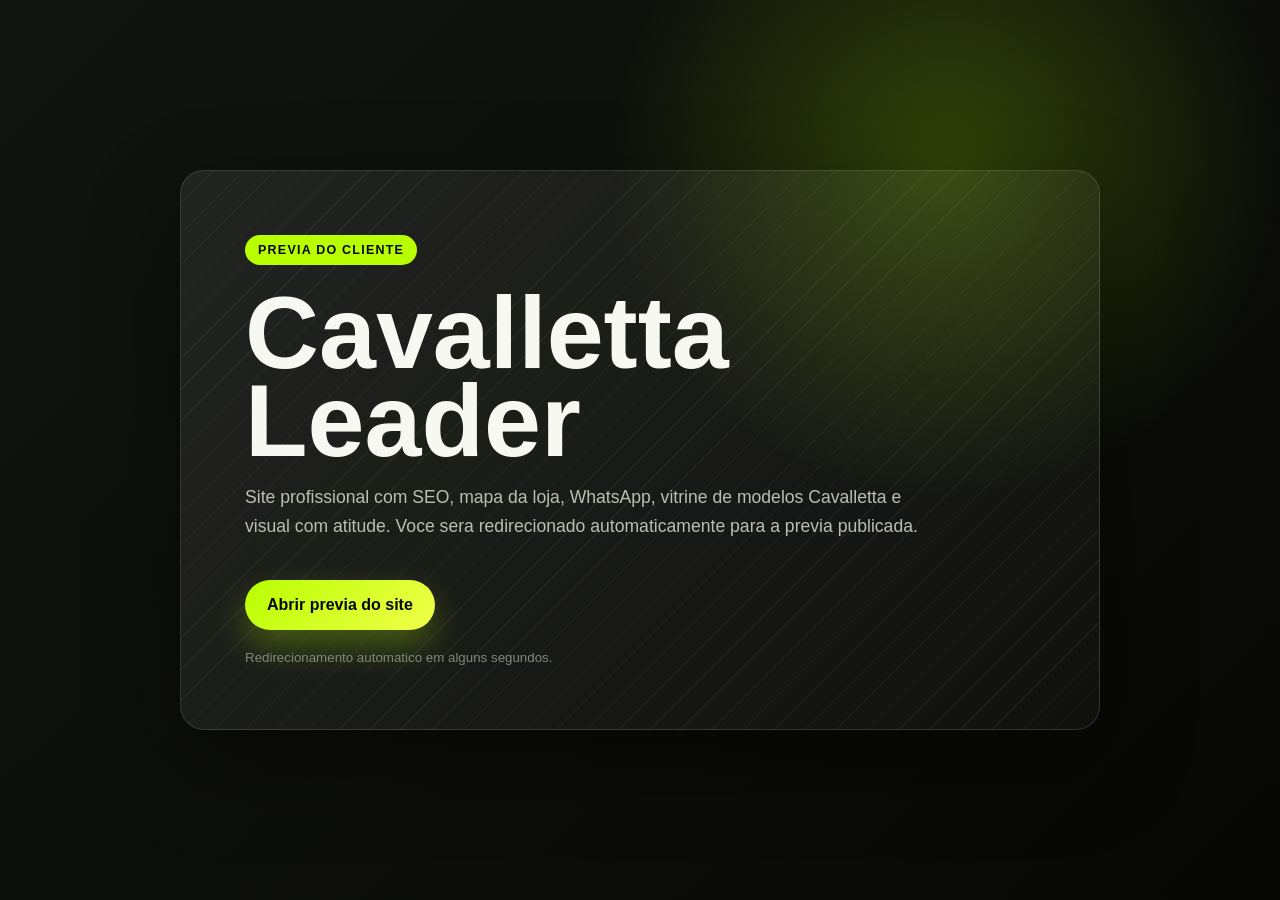
==== index.html @ 01a44c71 "Publish Cavalletta preview from repository root" ====
<!doctype html>
<html lang="pt-BR">
  <head>
    <meta charset="utf-8" />
    <meta name="viewport" content="width=device-width, initial-scale=1" />
    <title>Cavalletta Leader | Previa profissional</title>
    <meta
      name="description"
      content="Previa profissional do site Cavalletta Leader com vitrine de scooters e motos eletricas."
    />
    <meta http-equiv="refresh" content="4; url=https://cavalletta-leader.rodead.chatgpt.site" />
    <style>
      :root {
        color-scheme: dark;
        --lime: #b8ff00;
        --red: #ff3d2e;
        --ink: #070806;
        --text: #f7f8f2;
        --muted: #b9c0b1;
      }

      * {
        box-sizing: border-box;
      }

      body {
        margin: 0;
        min-height: 100svh;
        display: grid;
        place-items: center;
        padding: 28px;
        background:
          radial-gradient(circle at 74% 18%, rgba(184, 255, 0, 0.22), transparent 28%),
          linear-gradient(135deg, #12140f, var(--ink));
        color: var(--text);
        font-family: Inter, Arial, sans-serif;
      }

      main {
        width: min(920px, 100%);
        padding: clamp(28px, 6vw, 64px);
        border: 1px solid rgba(255, 255, 255, 0.12);
        border-radius: 24px;
        background:
          linear-gradient(135deg, rgba(255, 255, 255, 0.08), rgba(255, 255, 255, 0.03)),
          repeating-linear-gradient(135deg, rgba(255, 255, 255, 0.05) 0 1px, transparent 1px 22px);
        box-shadow: 0 32px 90px rgba(0, 0, 0, 0.42);
      }

      span {
        display: inline-flex;
        padding: 8px 13px;
        border-radius: 999px;
        background: var(--lime);
        color: var(--ink);
        font-size: 0.78rem;
        font-weight: 900;
        letter-spacing: 0.1em;
        text-transform: uppercase;
      }

      h1 {
        max-width: 760px;
        margin: 24px 0 18px;
        font-size: clamp(3rem, 8vw, 6.8rem);
        line-height: 0.86;
        letter-spacing: 0;
      }

      p {
        max-width: 680px;
        color: var(--muted);
        font-size: 1.1rem;
        line-height: 1.65;
      }

      a {
        display: inline-flex;
        align-items: center;
        justify-content: center;
        min-height: 50px;
        margin-top: 22px;
        padding: 0 22px;
        border-radius: 999px;
        background: linear-gradient(135deg, var(--lime), #f1ff4a);
        color: var(--ink);
        font-weight: 900;
        text-decoration: none;
        box-shadow: 0 16px 34px rgba(184, 255, 0, 0.28);
      }

      small {
        display: block;
        margin-top: 20px;
        color: #81897b;
      }
    </style>
  </head>
  <body>
    <main>
      <span>Previa do cliente</span>
      <h1>Cavalletta Leader</h1>
      <p>
        Site profissional com SEO, mapa da loja, WhatsApp, vitrine de modelos Cavalletta e visual
        com atitude. Voce sera redirecionado automaticamente para a previa publicada.
      </p>
      <a href="https://cavalletta-leader.rodead.chatgpt.site">Abrir previa do site</a>
      <small>Redirecionamento automatico em alguns segundos.</small>
    </main>
  </body>
</html>
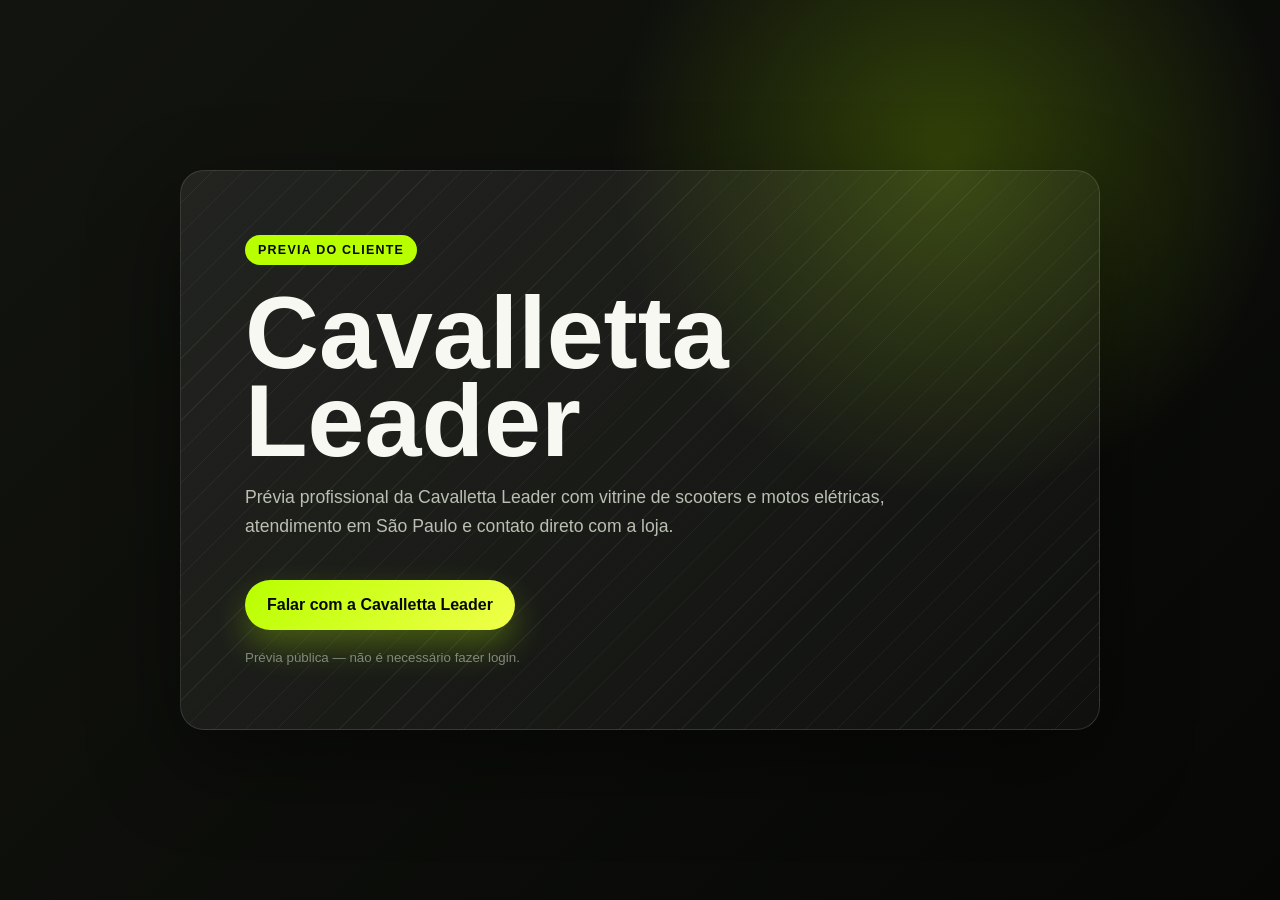
==== commit 34cd60da: "Remove blocked preview redirect" ====
--- a/index.html
+++ b/index.html
@@ -8,7 +8,6 @@
       name="description"
       content="Previa profissional do site Cavalletta Leader com vitrine de scooters e motos eletricas."
     />
-    <meta http-equiv="refresh" content="4; url=https://cavalletta-leader.rodead.chatgpt.site" />
     <style>
       :root {
         color-scheme: dark;
@@ -101,11 +100,11 @@
       <span>Previa do cliente</span>
       <h1>Cavalletta Leader</h1>
       <p>
-        Site profissional com SEO, mapa da loja, WhatsApp, vitrine de modelos Cavalletta e visual
-        com atitude. Voce sera redirecionado automaticamente para a previa publicada.
+        Prévia profissional da Cavalletta Leader com vitrine de scooters e motos elétricas,
+        atendimento em São Paulo e contato direto com a loja.
       </p>
-      <a href="https://cavalletta-leader.rodead.chatgpt.site">Abrir previa do site</a>
-      <small>Redirecionamento automatico em alguns segundos.</small>
+      <a href="https://wa.me/5511925141848" target="_blank" rel="noreferrer">Falar com a Cavalletta Leader</a>
+      <small>Prévia pública — não é necessário fazer login.</small>
     </main>
   </body>
 </html>
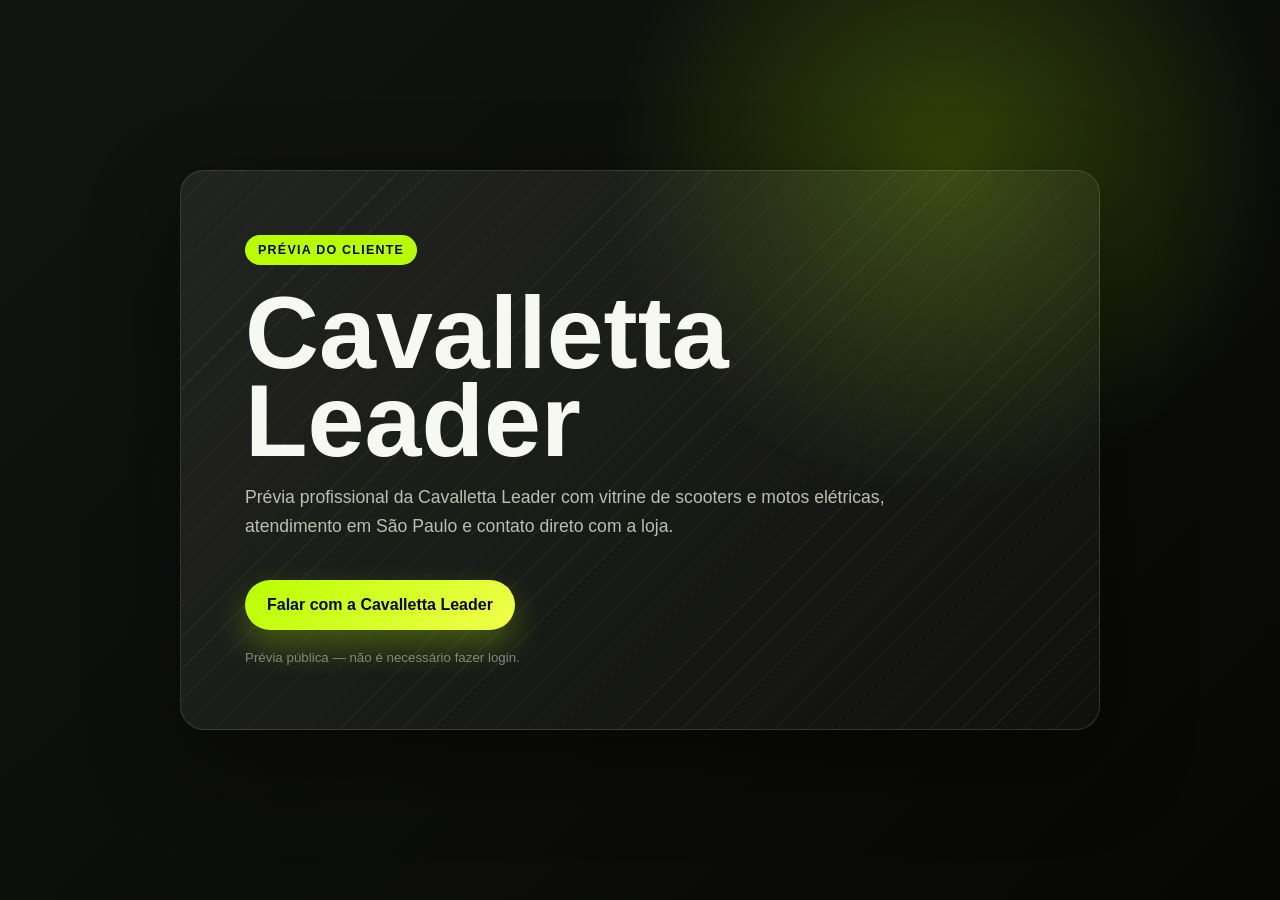
==== commit 281413ea: "Corrige acentuacao dos textos" ====
--- a/index.html
+++ b/index.html
@@ -3,10 +3,10 @@
   <head>
     <meta charset="utf-8" />
     <meta name="viewport" content="width=device-width, initial-scale=1" />
-    <title>Cavalletta Leader | Previa profissional</title>
+    <title>Cavalletta Leader | Prévia profissional</title>
     <meta
       name="description"
-      content="Previa profissional do site Cavalletta Leader com vitrine de scooters e motos eletricas."
+      content="Prévia profissional do site Cavalletta Leader com vitrine de scooters e motos elétricas."
     />
     <style>
       :root {
@@ -97,7 +97,7 @@
   </head>
   <body>
     <main>
-      <span>Previa do cliente</span>
+      <span>Prévia do cliente</span>
       <h1>Cavalletta Leader</h1>
       <p>
         Prévia profissional da Cavalletta Leader com vitrine de scooters e motos elétricas,
